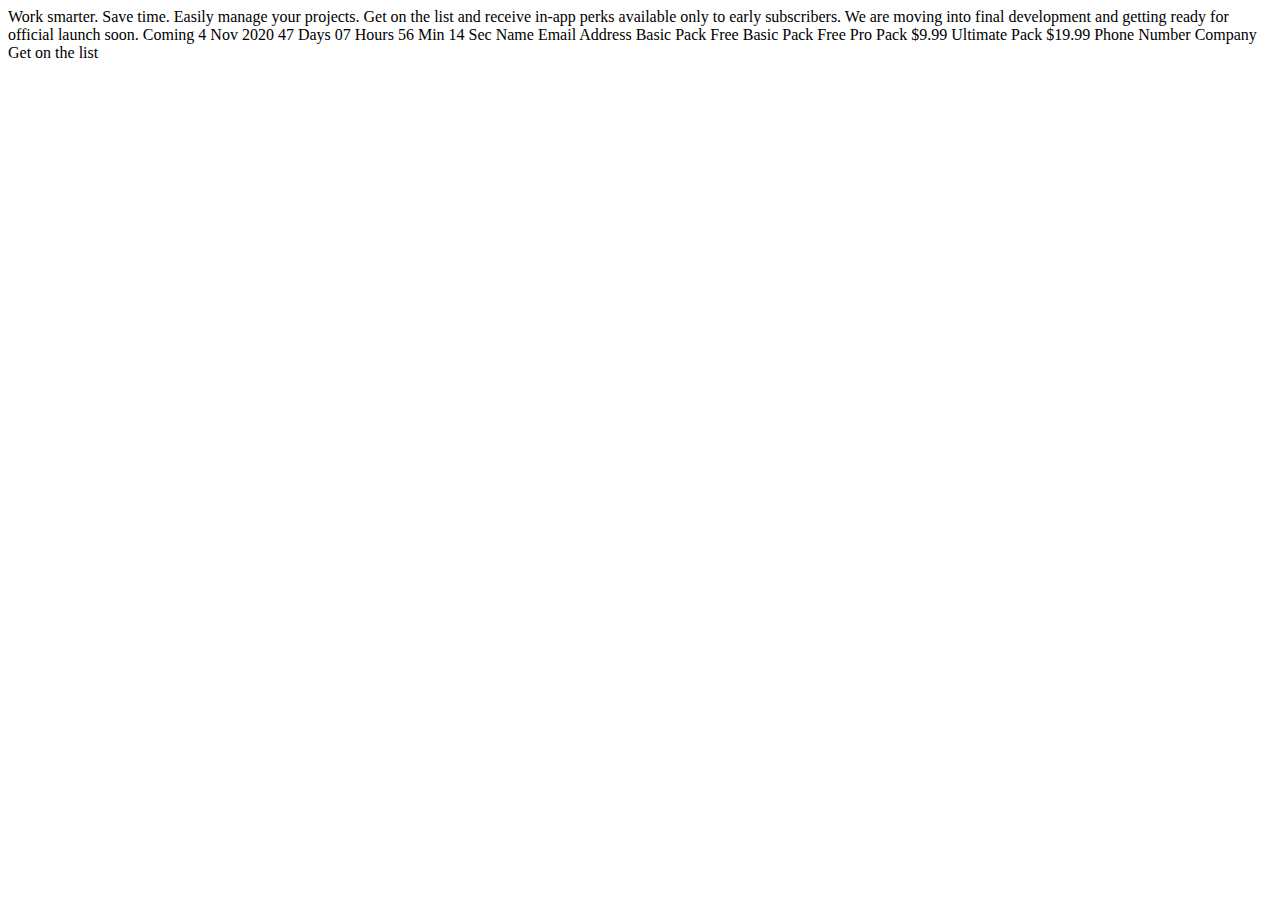
==== sign-up.html @ a253f41f "docs: add img folder and html" ====
<!DOCTYPE html>
<html lang="en">
<head>
  <meta charset="UTF-8">
  <meta name="viewport" content="width=device-width, initial-scale=1.0">

  <link rel="icon" type="image/png" sizes="32x32" href="./assets/favicon-32x32.png">

    <title>Frontend Mentor | Officelite coming soon site</title>
</head>
<body>
  Work smarter. Save time.

  Easily manage your projects. Get on the list and receive in-app perks available only to 
  early subscribers. We are moving into final development and getting ready for official launch soon.

  <!-- If you're choosing to make this date dynamic, set it to 30 days in the future from the moment the visitor views the page -->
  Coming 4 Nov 2020

  <!-- If you're choosing to make this timer dynamic, have it countdown from the date you set above -->
  47 Days
  07 Hours
  56 Min
  14 Sec

  Name
  Email Address
  Basic Pack Free
  Basic Pack Free
  Pro Pack $9.99
  Ultimate Pack $19.99
  Phone Number
  Company
  Get on the list
</body>
</html>
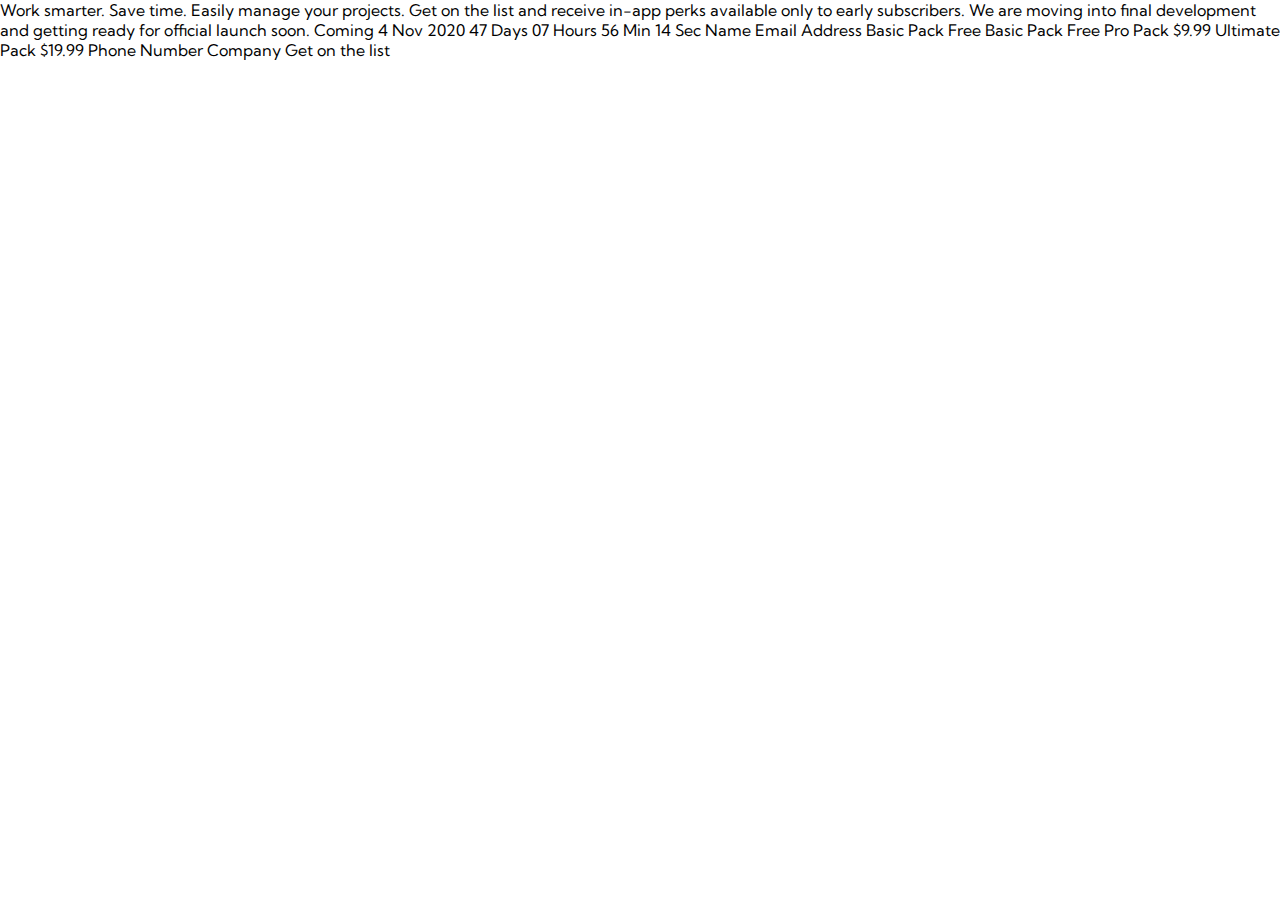
==== commit 87a052a0: "feat(html): content add" ====
--- a/sign-up.html
+++ b/sign-up.html
@@ -1,36 +1,28 @@
 <!DOCTYPE html>
 <html lang="en">
-<head>
-  <meta charset="UTF-8">
-  <meta name="viewport" content="width=device-width, initial-scale=1.0">
-
-  <link rel="icon" type="image/png" sizes="32x32" href="./assets/favicon-32x32.png">
+  <head>
+    <meta charset="UTF-8" />
+    <meta name="viewport" content="width=device-width, initial-scale=1.0" />
+    <link rel="stylesheet" href="style/desktop.css" />
+    <link rel="stylesheet" href="style/tablet.css" />
+    <link rel="stylesheet" href="style/mobile.css" />
+    <link rel="preconnect" href="https://fonts.googleapis.com" />
+    <link rel="preconnect" href="https://fonts.gstatic.com" crossorigin />
+    <link href="https://fonts.googleapis.com/css2?family=Kumbh+Sans:wght@400;700&display=swap" rel="stylesheet" />
+    <link rel="icon" type="image/png" sizes="32x32" href="img/favicon-32x32.png" />
 
     <title>Frontend Mentor | Officelite coming soon site</title>
-</head>
-<body>
-  Work smarter. Save time.
+  </head>
+  <body>
+    Work smarter. Save time. Easily manage your projects. Get on the list and receive in-app perks available only to early subscribers. We are moving
+    into final development and getting ready for official launch soon.
 
-  Easily manage your projects. Get on the list and receive in-app perks available only to 
-  early subscribers. We are moving into final development and getting ready for official launch soon.
+    <!-- If you're choosing to make this date dynamic, set it to 30 days in the future from the moment the visitor views the page -->
+    Coming 4 Nov 2020
 
-  <!-- If you're choosing to make this date dynamic, set it to 30 days in the future from the moment the visitor views the page -->
-  Coming 4 Nov 2020
-
-  <!-- If you're choosing to make this timer dynamic, have it countdown from the date you set above -->
-  47 Days
-  07 Hours
-  56 Min
-  14 Sec
-
-  Name
-  Email Address
-  Basic Pack Free
-  Basic Pack Free
-  Pro Pack $9.99
-  Ultimate Pack $19.99
-  Phone Number
-  Company
-  Get on the list
-</body>
-</html>+    <!-- If you're choosing to make this timer dynamic, have it countdown from the date you set above -->
+    47 Days 07 Hours 56 Min 14 Sec Name Email Address Basic Pack Free Basic Pack Free Pro Pack $9.99 Ultimate Pack $19.99 Phone Number Company Get on
+    the list
+    <script src="scripts/index.js"></script>
+  </body>
+</html>
--- a/style/desktop.css
+++ b/style/desktop.css
@@ -0,0 +1,65 @@
+/*reset*/
+*,
+*::before,
+*::after {
+  box-sizing: border-box;
+  margin: 0;
+  padding: 0;
+}
+
+/* custom properties */
+:root {
+  --bg-dark: rgb(37, 41, 58);
+  --clr-title: rgb(51, 57, 80);
+  --clr-text: rgb(116, 123, 149);
+  --clr-btn: rgb(81, 117, 255);
+  --clr-btn-hover: rgb(130, 156, 255);
+  --clr-danger: rgb(240, 91, 91);
+  --fs-h1: 3.5rem;
+  --fs-h2: 1.25rem;
+  --fs-h3: 1rem;
+  --fs-text: 1.125rem;
+  --lh-h1: 4rem;
+  --lh-h2-text: 1.75rem;
+  --lh-h3: 3rem;
+  --fw-regular: 400;
+  --fw-bold: 700;
+}
+
+html {
+  overflow-x: hidden;
+}
+
+body {
+  overflow-x: hidden;
+  font-family: 'Kumbh Sans', sans-serif;
+}
+
+h1,
+h2,
+h3 {
+  color: var(--clr-title);
+  font-weight: var(--fw-bold);
+}
+
+h1 {
+  font-size: var(--fs-h1);
+  line-height: var(--lh-h1);
+}
+
+h2 {
+  font-size: var(--fs-h2);
+  line-height: var(--lh-h2-text);
+}
+
+h3 {
+  font-size: var(--fs-h3);
+  line-height: var(--lh-h3);
+}
+
+p {
+  font-size: var(--fs-text);
+  line-height: var(--lh-h2-text);
+  color: var(--clr-text);
+  font-weight: var(--fw-regular);
+}
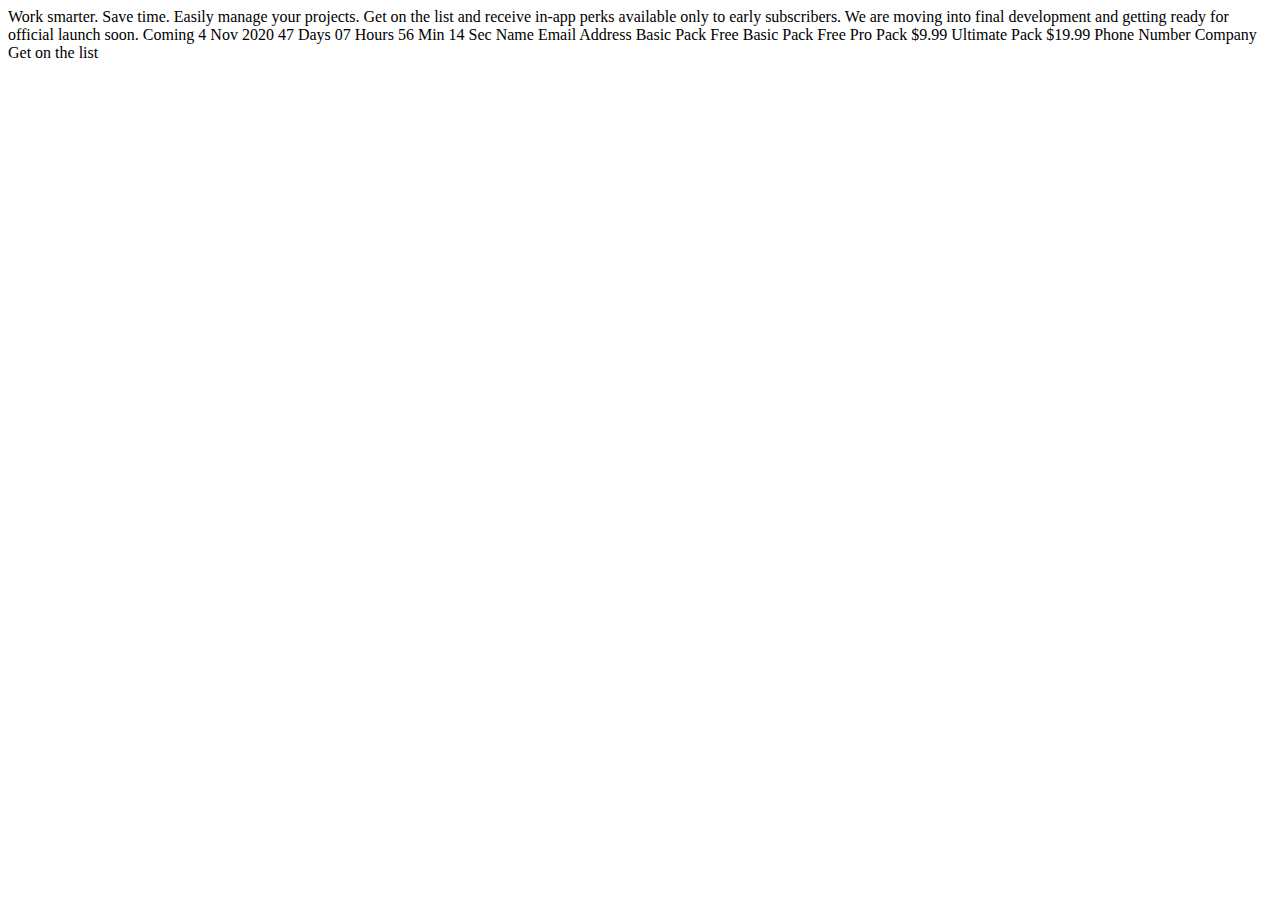
==== commit 5bf41b75: "fix(html, css): image and button in features middle" ====
--- a/sign-up.html
+++ b/sign-up.html
@@ -3,9 +3,9 @@
   <head>
     <meta charset="UTF-8" />
     <meta name="viewport" content="width=device-width, initial-scale=1.0" />
-    <link rel="stylesheet" href="style/desktop.css" />
+    <!-- <link rel="stylesheet" href="style/desktop.css" />
     <link rel="stylesheet" href="style/tablet.css" />
-    <link rel="stylesheet" href="style/mobile.css" />
+    <link rel="stylesheet" href="style/mobile.css" /> -->
     <link rel="preconnect" href="https://fonts.googleapis.com" />
     <link rel="preconnect" href="https://fonts.gstatic.com" crossorigin />
     <link href="https://fonts.googleapis.com/css2?family=Kumbh+Sans:wght@400;700&display=swap" rel="stylesheet" />
--- a/style/desktop.css
+++ b/style/desktop.css
@@ -10,15 +10,15 @@
 /* custom properties */
 :root {
   --bg-dark: rgb(37, 41, 58);
+  --bg-btn: rgb(81, 117, 255);
+  --bg-btn-hover: rgb(130, 156, 255);
   --clr-title: rgb(51, 57, 80);
   --clr-text: rgb(116, 123, 149);
-  --clr-btn: rgb(81, 117, 255);
-  --clr-btn-hover: rgb(130, 156, 255);
   --clr-danger: rgb(240, 91, 91);
   --fs-h1: 3.5rem;
   --fs-h2: 1.25rem;
   --fs-h3: 1rem;
-  --fs-text: 1.125rem;
+  --fs-text: 1rem;
   --lh-h1: 4rem;
   --lh-h2-text: 1.75rem;
   --lh-h3: 3rem;
@@ -32,7 +32,9 @@
 
 body {
   overflow-x: hidden;
+  position: relative;
   font-family: 'Kumbh Sans', sans-serif;
+  background: linear-gradient(180deg, rgba(255, 255, 255, 1) 80%, rgba(37, 41, 58, 1) 20%);
 }
 
 h1,
@@ -63,3 +65,161 @@
   color: var(--clr-text);
   font-weight: var(--fw-regular);
 }
+/**** img top body ****/
+.bg-pattern-body {
+  position: absolute;
+  top: -26.2rem;
+  right: -21.8rem;
+  z-index: -1;
+}
+
+/****Container****/
+.container {
+  display: flex;
+  flex-direction: column;
+  width: 80%;
+  margin: auto;
+}
+
+/****Header****/
+header {
+  margin-top: 5rem;
+}
+
+/**** section hero  ****/
+.hero {
+  display: flex;
+  align-items: center;
+  margin-top: 6.3rem;
+}
+
+.hero-content {
+  display: flex;
+  flex-direction: column;
+  margin-right: 5.9rem;
+}
+
+.hero-content-title {
+  display: flex;
+  font-size: 3.5rem;
+  line-height: 4rem;
+  color: var(--clr-title);
+  font-weight: var(--fw-bold);
+}
+
+.hero-content-description {
+  display: flex;
+  margin: 1.5rem 0 2rem 0;
+  font-size: 1.125rem;
+}
+
+.hero-content-redirection {
+  background-color: var(--bg-btn);
+  color: rgb(255, 255, 255);
+  font-weight: var(--fw-bold);
+  font-size: 1rem;
+  padding: 1rem 2.2rem 1rem 2.2rem;
+  border: 0 solid;
+  border-radius: 28px;
+  box-shadow: 0px 25px 25px -10px rgba(63, 91, 194, 0.247159);
+}
+
+.hero-content-redirection:hover {
+  background-color: var(--bg-btn-hover);
+}
+
+/****Section modal price****/
+.modal-price {
+  display: flex;
+  justify-content: space-between;
+  margin-top: 11.5rem;
+}
+
+.features {
+  display: flex;
+  flex-direction: column;
+  text-align: center;
+  padding: 2.5rem 4rem 2.5rem 4rem;
+  background: rgb(255, 255, 255);
+  box-shadow: 0px 50px 50px -25px rgba(75, 92, 154, 0.247159);
+  border-radius: 13px;
+}
+
+.features.middle {
+  position: relative;
+  background-color: rgb(81, 117, 255);
+  overflow: hidden;
+  z-index: 0;
+}
+
+.features.middle > img {
+  position: absolute;
+  top: -26.5rem;
+  left: 50%;
+  transform: translate(-50%);
+  z-index: -1;
+}
+
+.features.middle .color {
+  color: rgb(255, 255, 255);
+}
+
+.features > h2 {
+  margin-bottom: 2.5rem;
+}
+
+.f-content {
+  display: flex;
+  flex-direction: column;
+}
+
+.f-price > p {
+  color: var(--clr-title);
+}
+
+.f-options {
+  margin: 3.5rem 0 2rem 0;
+}
+
+.f-links {
+  background-color: rgba(81, 117, 255, 0.15);
+  color: var(--bg-btn);
+  font-weight: var(--fw-bold);
+  font-size: 1rem;
+  padding: 1rem 2.2rem 1rem 2.2rem;
+  border: 0 solid;
+  border-radius: 28px;
+  text-decoration: none;
+}
+
+.f-links.middle-color {
+  background-color: rgb(255, 255, 255);
+}
+
+@media all and (max-width: 1260px) {
+  /**** img top body ****/
+  .bg-pattern-body {
+    width: 900px;
+    min-height: 900px;
+    top: -18rem;
+    right: -20rem;
+  }
+
+  .container {
+    width: 90%;
+  }
+
+  .hero-content {
+    margin-right: 2rem;
+  }
+
+  .hero-content-title {
+    font-size: 2.5rem;
+    line-height: 3.5rem;
+  }
+
+  .hero-img {
+    min-height: 480px;
+    width: 420px;
+  }
+}
--- a/style/tablet.css
+++ b/style/tablet.css
@@ -0,0 +1,75 @@
+@media all and (max-width: 768px) {
+  :root {
+    --fs-text: 1rem;
+  }
+
+  /**** img top body ****/
+  .bg-pattern-body {
+    width: 666px;
+    min-height: 666px;
+    top: -10.25rem;
+    right: -18rem;
+  }
+
+  /****Container****/
+  .container {
+    width: 90%;
+  }
+  /****Header****/
+  header {
+    margin-top: 4.5rem;
+  }
+
+  /**** section hero  ****/
+  .hero {
+    margin-top: 6.5rem;
+  }
+
+  .hero-content {
+    margin-right: 4rem;
+  }
+
+  .hero-content-title {
+    line-height: 3rem;
+  }
+
+  .hero-img {
+    width: 360px;
+    min-height: 390px;
+  }
+}
+
+@media all and (max-width: 700px) {
+  /**** img top body ****/
+  .bg-pattern-body {
+    position: absolute;
+    top: -10.5rem;
+    right: 0;
+    left: 50%;
+    transform: translate(-50%);
+  }
+  /****Container****/
+  .container {
+    display: flex;
+    flex-direction: column;
+    align-items: center;
+  }
+
+  /**** section hero  ****/
+  .hero {
+    display: flex;
+    flex-direction: column;
+    align-items: center;
+  }
+
+  .hero-content {
+    order: 1;
+    margin-right: 0;
+    text-align: center;
+  }
+
+  .hero-img {
+    width: 380px;
+    min-height: 410px;
+  }
+}
--- a/style/mobile.css
+++ b/style/mobile.css
@@ -0,0 +1,26 @@
+@media all and (max-width: 375px) {
+  /**** img top body ****/
+  .bg-pattern-body {
+    width: 458px;
+    min-height: 458px;
+  }
+
+  /****Header****/
+  header {
+    margin-top: 2.8rem;
+  }
+
+  /**** section hero  ****/
+  .hero {
+    margin-top: 5rem;
+  }
+
+  .hero-content {
+    margin-top: 3rem;
+  }
+
+  .hero-img {
+    width: 240px;
+    min-height: 260px;
+  }
+}
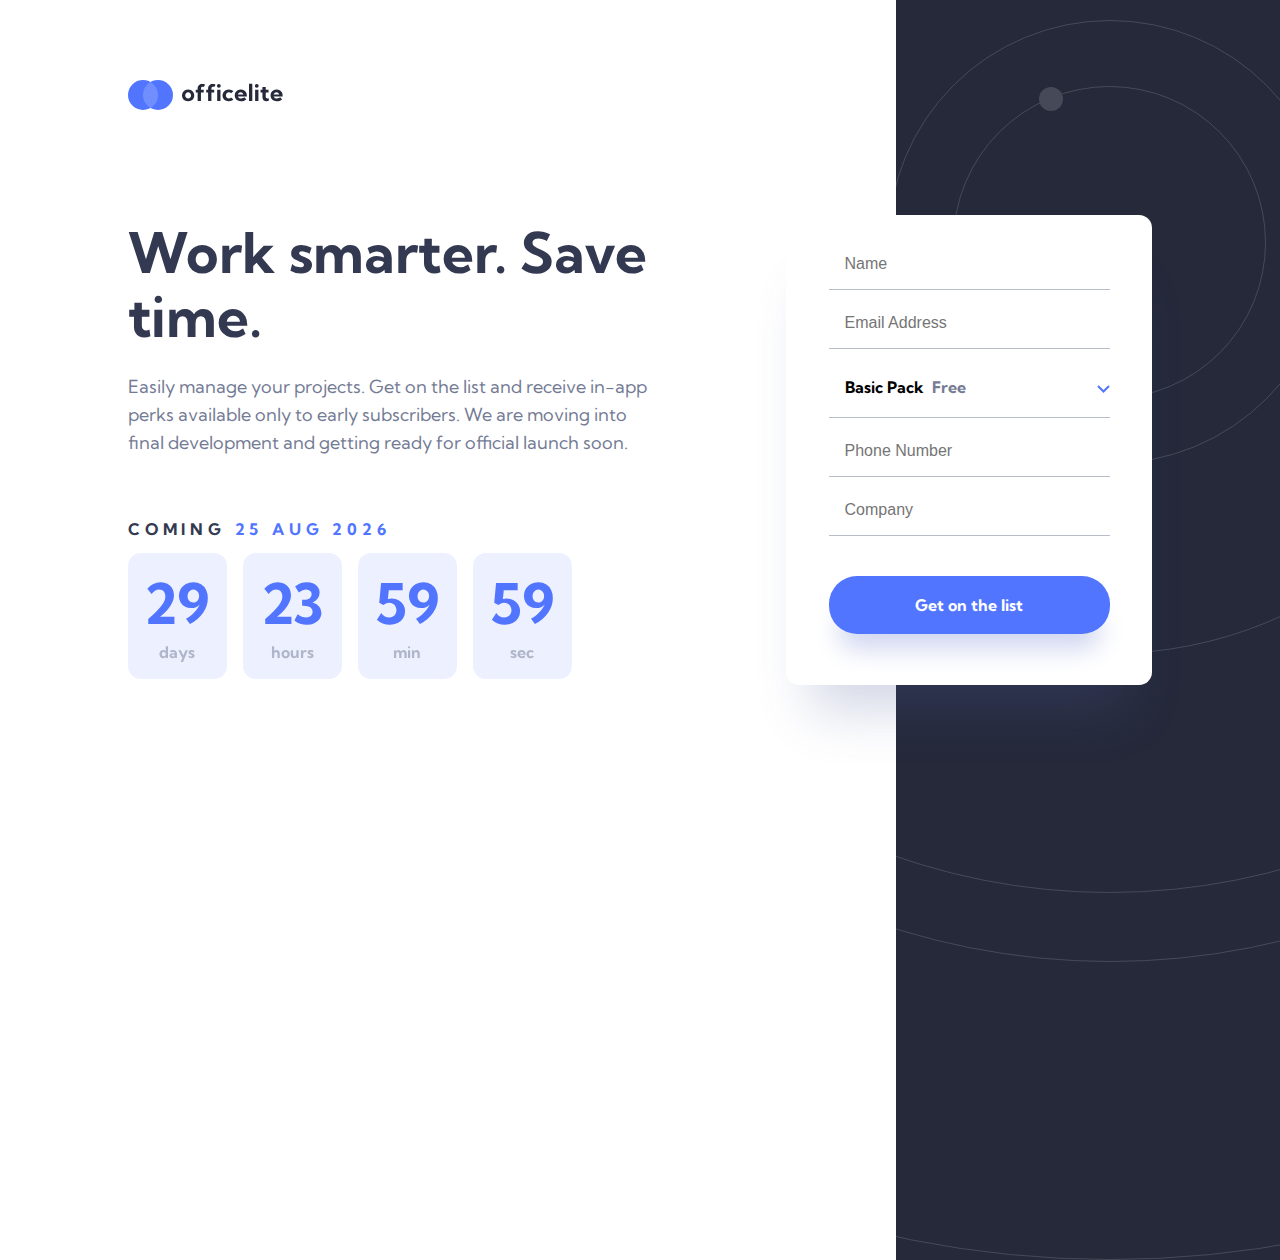
==== commit a0cb13e4: "feat: sign-up.html for desktop" ====
--- a/sign-up.html
+++ b/sign-up.html
@@ -1,28 +1,91 @@
 <!DOCTYPE html>
-<html lang="en">
+<html class="html-sign-up" lang="en">
   <head>
     <meta charset="UTF-8" />
     <meta name="viewport" content="width=device-width, initial-scale=1.0" />
-    <!-- <link rel="stylesheet" href="style/desktop.css" />
+    <link rel="stylesheet" href="style/desktop.css" />
     <link rel="stylesheet" href="style/tablet.css" />
-    <link rel="stylesheet" href="style/mobile.css" /> -->
+    <link rel="stylesheet" href="style/mobile.css" />
     <link rel="preconnect" href="https://fonts.googleapis.com" />
     <link rel="preconnect" href="https://fonts.gstatic.com" crossorigin />
     <link href="https://fonts.googleapis.com/css2?family=Kumbh+Sans:wght@400;700&display=swap" rel="stylesheet" />
     <link rel="icon" type="image/png" sizes="32x32" href="img/favicon-32x32.png" />
 
-    <title>Frontend Mentor | Officelite coming soon site</title>
+    <title>Officelite coming soon site</title>
   </head>
-  <body>
-    Work smarter. Save time. Easily manage your projects. Get on the list and receive in-app perks available only to early subscribers. We are moving
-    into final development and getting ready for official launch soon.
-
-    <!-- If you're choosing to make this date dynamic, set it to 30 days in the future from the moment the visitor views the page -->
-    Coming 4 Nov 2020
-
-    <!-- If you're choosing to make this timer dynamic, have it countdown from the date you set above -->
-    47 Days 07 Hours 56 Min 14 Sec Name Email Address Basic Pack Free Basic Pack Free Pro Pack $9.99 Ultimate Pack $19.99 Phone Number Company Get on
-    the list
+  <body class="body-sign-up">
+    <img class="body-bg" src="img/sign-up/bg-pattern-side.svg" />
+    <main class="container">
+      <header><img src="img/shared/logo.svg" alt="" /></header>
+      <section class="hero">
+        <div class="hero-content-sign-up">
+          <div>
+            <p class="hero-content-title">Work smarter. Save time.</p>
+            <p class="hero-content-description">
+              Easily manage your projects. Get on the list and receive in-app perks available only to early subscribers. We are moving into final
+              development and getting ready for official launch soon.
+            </p>
+          </div>
+          <div>
+            <h3></h3>
+            <div></div>
+          </div>
+          <div class="sign-up-timer">
+            <h3 class="footer-title sign-up-title">Coming <span class="title-date"></span></h3>
+            <div class="footer-timer">
+              <div class="timer-units timer-units-color">
+                <span class="timer timer-color">29</span>
+                <p>days</p>
+              </div>
+              <div class="timer-units timer-units-color">
+                <span class="timer timer-color">23</span>
+                <p>hours</p>
+              </div>
+              <div class="timer-units timer-units-color">
+                <span class="timer timer-color">59</span>
+                <p>min</p>
+              </div>
+              <div class="timer-units timer-units-color">
+                <span class="timer timer-color">59</span>
+                <p>sec</p>
+              </div>
+            </div>
+          </div>
+        </div>
+        <form action="">
+          <input type="text" placeholder="Name" />
+          <input type="email" placeholder="Email Address" />
+          <details class="form-menu">
+            <summary>
+              <div class="form-menu-title">
+                <span class="pack">Basic Pack</span>
+                <p class="pack-price">Free</p>
+              </div>
+              <div>
+                <img class="form-arrow" src="img/sign-up/icon-arrow-down.svg" alt="" />
+              </div>
+            </summary>
+            <div class="list-content">
+              <div class="list active">
+                <span class="pack">Basic Pack</span>
+                <p class="pack-price">Free</p>
+              </div>
+              <div class="list">
+                <span class="pack">Pro Pack</span>
+                <p class="pack-price">$9.99</p>
+              </div>
+              <div class="list">
+                <span class="pack">Ultimate Pack</span>
+                <p class="pack-price">$19.99</p>
+              </div>
+            </div>
+          </details>
+          <input type="text" placeholder="Phone Number" />
+          <input type="text" placeholder="Company" />
+          <a class="form-link" href="" alt="send the form">Get on the list</a>
+        </form>
+      </section>
+    </main>
     <script src="scripts/index.js"></script>
   </body>
 </html>
--- a/style/desktop.css
+++ b/style/desktop.css
@@ -32,9 +32,13 @@
 
 body {
   overflow-x: hidden;
+  overflow-y: hidden;
   position: relative;
   font-family: 'Kumbh Sans', sans-serif;
-  background: linear-gradient(180deg, rgba(255, 255, 255, 1) 80%, rgba(37, 41, 58, 1) 20%);
+}
+
+.body-index {
+  background: linear-gradient(180deg, rgba(255, 255, 255, 1) 70%, rgba(37, 41, 58, 1) 30%);
 }
 
 h1,
@@ -113,7 +117,9 @@
   font-size: 1.125rem;
 }
 
-.hero-content-redirection {
+.hero-link {
+  width: 171px;
+  text-align: center;
   background-color: var(--bg-btn);
   color: rgb(255, 255, 255);
   font-weight: var(--fw-bold);
@@ -122,9 +128,10 @@
   border: 0 solid;
   border-radius: 28px;
   box-shadow: 0px 25px 25px -10px rgba(63, 91, 194, 0.247159);
-}
-
-.hero-content-redirection:hover {
+  text-decoration: none;
+}
+
+.hero-link:hover {
   background-color: var(--bg-btn-hover);
 }
 
@@ -138,6 +145,7 @@
 .features {
   display: flex;
   flex-direction: column;
+  align-items: center;
   text-align: center;
   padding: 2.5rem 4rem 2.5rem 4rem;
   background: rgb(255, 255, 255);
@@ -182,6 +190,7 @@
 }
 
 .f-links {
+  width: 171px;
   background-color: rgba(81, 117, 255, 0.15);
   color: var(--bg-btn);
   font-weight: var(--fw-bold);
@@ -192,11 +201,93 @@
   text-decoration: none;
 }
 
+.f-links:hover {
+  background-color: rgba(81, 117, 255, 0.25);
+}
+
 .f-links.middle-color {
   background-color: rgb(255, 255, 255);
 }
 
+.f-links.f-links.middle-color:hover {
+  color: var(--bg-btn-hover);
+}
+
+/**** Footer ****/
+footer {
+  display: flex;
+  justify-content: space-between;
+  align-items: center;
+  margin: 5rem 0 3.5rem 0;
+}
+
+.footer-title {
+  letter-spacing: 0.3rem;
+  text-transform: uppercase;
+  color: rgb(255, 255, 255);
+  line-height: var(--lh-h3);
+}
+
+.title-date {
+  color: var(--bg-btn);
+}
+
+.footer-timer {
+  display: flex;
+}
+
+.timer-units {
+  width: 6.18rem;
+  text-align: center;
+  padding: 1rem 1rem 0.8rem 1rem;
+  background-color: rgb(51, 57, 80);
+  border-radius: 13px;
+}
+
+.timer-units > p {
+  font-weight: bold;
+}
+
+.timer-units:not(:nth-child(1)) {
+  margin-left: 1rem;
+}
+
+.timer {
+  font-size: 3.5rem;
+  color: rgb(255, 255, 255);
+  font-weight: bold;
+}
+
+.footer-link {
+  width: 171px;
+  text-align: center;
+  background-color: var(--bg-btn);
+  color: rgb(255, 255, 255);
+  font-weight: var(--fw-bold);
+  font-size: 1rem;
+  padding: 1rem 2.2rem 1rem 2.2rem;
+  border: 0 solid;
+  border-radius: 28px;
+  text-decoration: none;
+}
+
+.footer-link:hover {
+  background-color: var(--bg-btn-hover);
+}
+
+/**** img bottom body ****/
+.bg-pattern-footer-body {
+  position: absolute;
+  z-index: -2;
+  top: 37.5rem;
+  left: -43.8rem;
+}
+
 @media all and (max-width: 1260px) {
+  .body-index {
+    background: linear-gradient(180deg, rgba(255, 255, 255, 1) 58%, rgba(37, 41, 58, 1) 42%);
+  }
+
   /**** img top body ****/
   .bg-pattern-body {
     width: 900px;
@@ -222,4 +313,252 @@
     min-height: 480px;
     width: 420px;
   }
-}
+
+  /****Section modal price****/
+  .modal-price {
+    display: flex;
+    flex-direction: column;
+    justify-content: space-between;
+    margin-top: 8.75rem;
+    align-items: center;
+  }
+
+  .features {
+    padding: 3rem 3rem 3rem 3rem;
+    align-items: flex-start;
+    width: 80%;
+  }
+
+  .features > h2 {
+    margin-bottom: 1rem;
+  }
+
+  .features.middle {
+    margin: 1.5rem 0 1.5rem 0;
+  }
+
+  .features.middle > img {
+    position: absolute;
+    top: 50%;
+    left: 7.7rem;
+    transform: translate(-50%, -50%);
+  }
+
+  .f-content {
+    display: flex;
+    flex-direction: row;
+    width: 100%;
+    text-align: start;
+  }
+
+  .f-price {
+    width: 50%;
+  }
+
+  .f-options {
+    margin: 0rem 0 0rem 0rem;
+    padding-left: 2rem;
+    width: 50%;
+  }
+
+  .f-options p:nth-child(2) {
+    margin: 1rem 0 1rem 0;
+  }
+
+  /****Footer****/
+  footer {
+    display: flex;
+    flex-direction: column;
+    text-align: center;
+    margin: 6.25rem 0 6.25rem 0;
+  }
+
+  .footer-timer {
+    margin: 0.5rem 0 3rem 0;
+  }
+
+  /**** img bottom body ****/
+  .bg-pattern-footer-body {
+    position: absolute;
+    z-index: -2;
+    top: 68rem;
+    left: 50%;
+    transform: translate(-50%);
+  }
+}
+
+/**** Sign-up.html ****/
+.html-sign-up {
+  overflow: visible;
+}
+
+.body-sign-up {
+  background: linear-gradient(90deg, rgba(255, 255, 255, 1) 70%, rgba(37, 41, 58, 1) 30%);
+  position: relative;
+}
+
+.body-bg {
+  position: absolute;
+  top: -48.5rem;
+  right: -53rem;
+  z-index: -2;
+}
+
+section.hero {
+  /* margin-bottom: 13rem; */
+}
+
+.hero-content-sign-up {
+  width: 60%;
+}
+
+.sign-up-timer {
+  padding-top: 1rem;
+}
+
+.sign-up-title {
+  color: rgb(51, 57, 80);
+}
+
+.timer-units-color {
+  background-color: rgba(81, 117, 255, 0.1);
+}
+
+.timer-units-color > p {
+  opacity: 0.5;
+}
+
+.timer-color {
+  color: rgb(81, 117, 255);
+}
+
+form {
+  display: flex;
+  flex-direction: column;
+  width: 40%;
+  margin-left: 7.8rem;
+  background-color: rgb(255, 255, 255);
+  box-shadow: 0px 50px 50px -25px rgba(75, 92, 154, 0.247159);
+  border-radius: 13px;
+  padding: 40px 42px 51px 43px;
+}
+
+input {
+  border: none;
+  color: rgba(116, 123, 149, 0.5);
+  font-size: 1rem;
+  border-bottom: 1px solid rgba(116, 123, 149, 0.5);
+  padding: 0 0 1rem 1rem;
+}
+
+input:not(:nth-child(1)) {
+  margin-top: 1.5rem;
+}
+
+input:focus {
+  outline: none;
+}
+
+input:invalid {
+  position: relative;
+  border-bottom: 1px solid rgba(240, 91, 91, 1);
+  background-image: url('../img/sign-up/icon-cross.svg');
+  background-position: right;
+  background-repeat: no-repeat;
+}
+
+details {
+  position: relative;
+  cursor: pointer;
+}
+
+.pack {
+  font-weight: var(--fw-bold);
+  margin-right: 0.5rem;
+}
+
+.pack-price {
+  font-weight: var(--fw-bold);
+}
+
+summary {
+  list-style: none;
+  display: flex;
+  align-items: center;
+  justify-content: space-between;
+  border-bottom: 1px solid rgba(116, 123, 149, 0.5);
+  padding: 1.5rem 0 1rem 1rem;
+}
+
+.form-menu-title {
+  display: flex;
+  align-items: center;
+}
+
+.form-menu-title > span {
+  margin-right: 0.5rem;
+}
+
+.form-menu[open] .form-arrow {
+  transition: 0.6s;
+  transform: rotate(180deg);
+}
+
+.form-arrow {
+  transition: 0.6s;
+  transform: rotate(0deg);
+}
+
+.list-content {
+  position: absolute;
+  width: 100%;
+  margin-top: 0.5rem;
+  padding: 1.5rem 2rem 1.5rem 2rem;
+  background: rgb(255, 255, 255);
+  border: 1px solid rgba(51, 57, 80, 0.153273);
+  box-shadow: 0px 50px 50px -25px rgba(75, 92, 154, 0.747077);
+  border-radius: 8px;
+}
+
+.list {
+  cursor: pointer;
+  display: flex;
+  align-items: center;
+}
+
+.list:not(:nth-child(3)) {
+  padding-bottom: 1rem;
+  border-bottom: 1px solid rgba(116, 123, 149, 0.25);
+}
+
+.list:not(:nth-child(1)) {
+  margin-top: 1rem;
+}
+
+.list.active {
+  position: relative;
+}
+
+.list.active::after {
+  content: url('../img/sign-up/icon-check.svg');
+  position: absolute;
+  right: 0%;
+}
+
+.form-link {
+  margin-top: 2.5rem;
+  text-align: center;
+  background-color: var(--bg-btn);
+  color: rgb(255, 255, 255);
+  font-weight: var(--fw-bold);
+  font-size: 1rem;
+  padding: 1.2rem 2.2rem 1.2rem 2.2rem;
+  border: 0 solid;
+  border-radius: 28px;
+  box-shadow: 0px 25px 25px -10px rgba(63, 91, 194, 0.247159);
+  text-decoration: none;
+}
+
+.form-link:hover {
+  background-color: var(--bg-btn-hover);
+}
--- a/style/tablet.css
+++ b/style/tablet.css
@@ -30,12 +30,26 @@
   }
 
   .hero-content-title {
+    font-style: 2.5rem;
     line-height: 3rem;
+  }
+
+  .hero-content-description {
+    font-size: 1rem;
   }
 
   .hero-img {
     width: 360px;
     min-height: 390px;
+  }
+
+  /****Section modal price****/
+  .modal-price {
+    margin-top: 8.75rem;
+  }
+
+  .features {
+    width: 100%;
   }
 }
 
@@ -64,6 +78,7 @@
 
   .hero-content {
     order: 1;
+    align-items: center;
     margin-right: 0;
     text-align: center;
   }
@@ -72,4 +87,75 @@
     width: 380px;
     min-height: 410px;
   }
+
+  /****Section modal price****/
+  .modal-price {
+    margin-top: 6.25rem;
+  }
+
+  .features {
+    padding: 2.5rem 3.3rem 2.5rem 3.3rem;
+    align-items: center;
+    width: 100%;
+  }
+
+  .features > h2 {
+    margin-bottom: 2.5rem;
+  }
+
+  .features.middle {
+    margin: 2rem 0 2rem 0;
+  }
+
+  .features.middle > img {
+    position: absolute;
+    top: -23.6rem;
+    left: 50%;
+    transform: translate(-50%);
+  }
+
+  .f-content {
+    display: flex;
+    flex-direction: column;
+    width: 100%;
+    text-align: center;
+  }
+
+  .f-price {
+    width: 100%;
+    margin-bottom: 3.5rem;
+  }
+
+  .f-options {
+    padding-left: 0rem;
+    width: 100%;
+  }
+
+  .f-options p:nth-child(2) {
+    margin: 1rem 0 1rem 0;
+  }
+
+  .f-links {
+    margin-top: 2.9rem;
+  }
+
+  .timer-units {
+    width: 4.5rem;
+    min-height: 5.75rem;
+    padding: 0.5rem 0.5rem 0.5rem 0.5rem;
+    border-radius: 4px;
+  }
+
+  .timer-units:not(:nth-child(1)) {
+    margin-left: 0.8rem;
+  }
+
+  .timer {
+    font-size: 2.5rem;
+  }
+
+  /**** img bottom body ****/
+  .bg-pattern-footer-body {
+    top: 88rem;
+  }
 }
--- a/style/mobile.css
+++ b/style/mobile.css
@@ -23,4 +23,9 @@
     width: 240px;
     min-height: 260px;
   }
+
+  /****footer****/
+  .timer {
+    font-size: 2rem;
+  }
 }
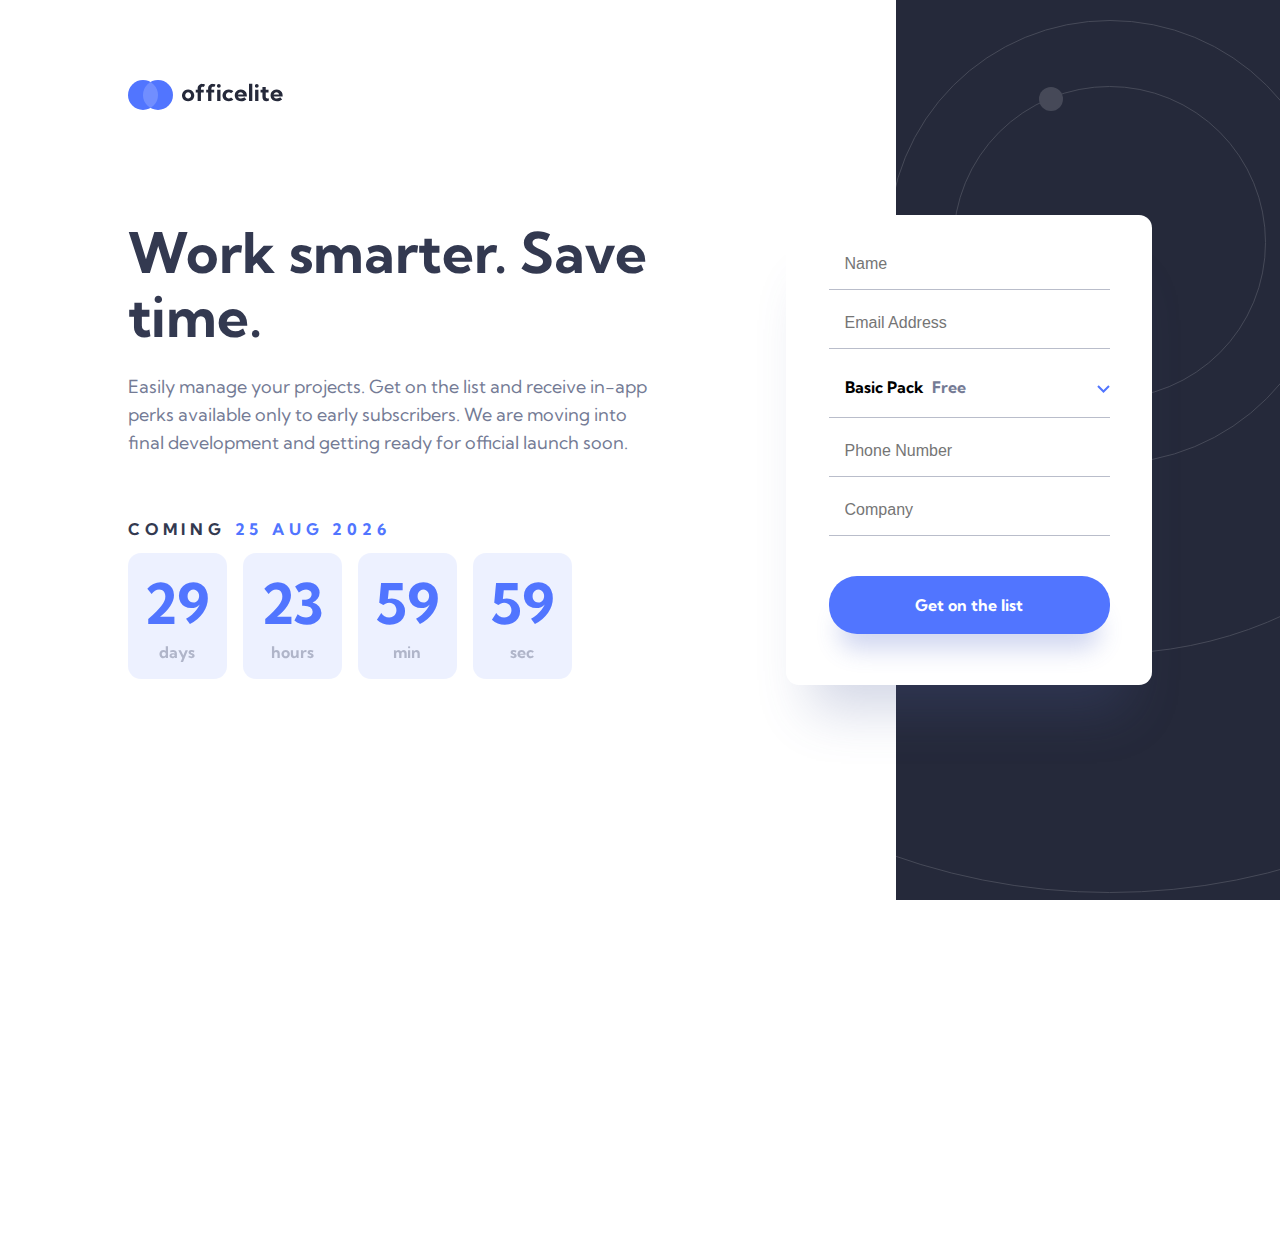
==== commit 6d236d24: "fix: overflow for chrome" ====
--- a/sign-up.html
+++ b/sign-up.html
@@ -1,5 +1,5 @@
 <!DOCTYPE html>
-<html class="html-sign-up" lang="en">
+<html lang="en">
   <head>
     <meta charset="UTF-8" />
     <meta name="viewport" content="width=device-width, initial-scale=1.0" />
--- a/style/desktop.css
+++ b/style/desktop.css
@@ -388,10 +388,6 @@
 }
 
 /**** Sign-up.html ****/
-.html-sign-up {
-  overflow: visible;
-}
-
 .body-sign-up {
   background: linear-gradient(90deg, rgba(255, 255, 255, 1) 70%, rgba(37, 41, 58, 1) 30%);
   position: relative;
@@ -405,7 +401,7 @@
 }
 
 section.hero {
-  /* margin-bottom: 13rem; */
+  margin-bottom: 13rem;
 }
 
 .hero-content-sign-up {
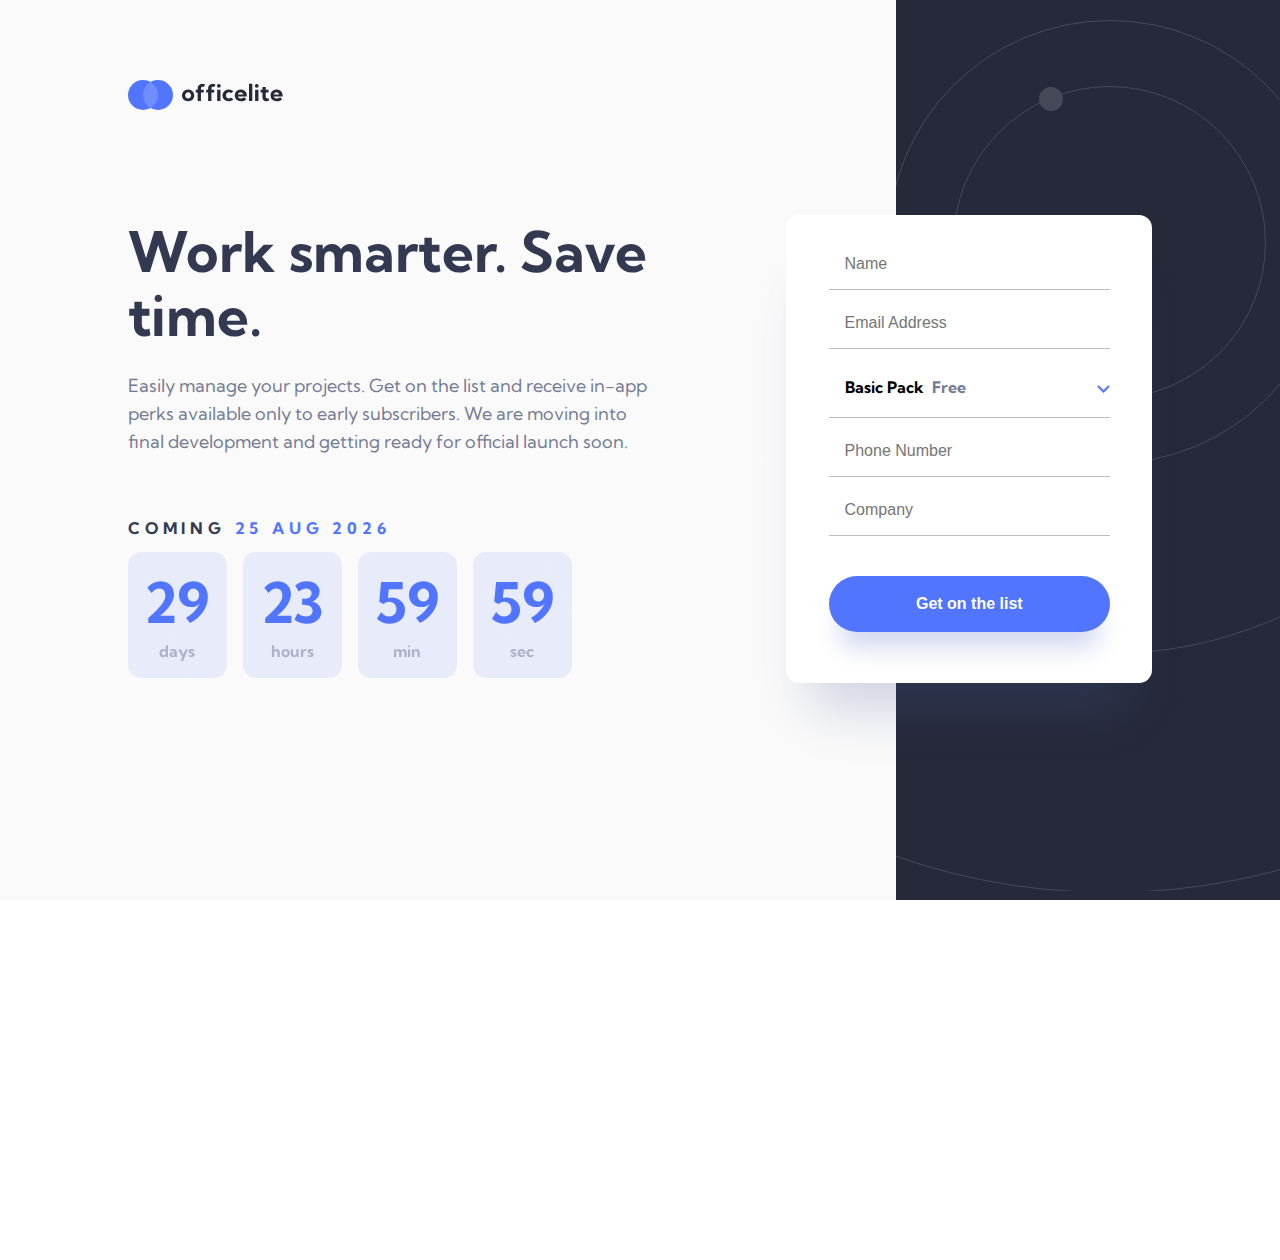
==== commit e59d27e8: "feat(html,css,js): sign-up" ====
--- a/sign-up.html
+++ b/sign-up.html
@@ -16,11 +16,15 @@
   <body class="body-sign-up">
     <img class="body-bg" src="img/sign-up/bg-pattern-side.svg" />
     <main class="container">
-      <header><img src="img/shared/logo.svg" alt="" /></header>
-      <section class="hero">
+      <header>
+        <a href="index.html" alt="redirect to home page">
+          <img src="img/shared/logo.svg" alt="Officelite logo, featuring black, two blue circles" />
+        </a>
+      </header>
+      <section class="hero hero-sign-up">
         <div class="hero-content-sign-up">
           <div>
-            <p class="hero-content-title">Work smarter. Save time.</p>
+            <p class="hero-content-title hero-content-title-sign-up">Work smarter. Save time.</p>
             <p class="hero-content-description">
               Easily manage your projects. Get on the list and receive in-app perks available only to early subscribers. We are moving into final
               development and getting ready for official launch soon.
@@ -32,7 +36,7 @@
           </div>
           <div class="sign-up-timer">
             <h3 class="footer-title sign-up-title">Coming <span class="title-date"></span></h3>
-            <div class="footer-timer">
+            <div class="footer-timer footer-timer-sign-up">
               <div class="timer-units timer-units-color">
                 <span class="timer timer-color">29</span>
                 <p>days</p>
@@ -52,9 +56,9 @@
             </div>
           </div>
         </div>
-        <form action="">
-          <input type="text" placeholder="Name" />
-          <input type="email" placeholder="Email Address" />
+        <form class="sign-up-form">
+          <input class="inputForm verify" type="text" placeholder="Name" />
+          <input class="inputForm verify" type="email" placeholder="Email Address" />
           <details class="form-menu">
             <summary>
               <div class="form-menu-title">
@@ -80,9 +84,9 @@
               </div>
             </div>
           </details>
-          <input type="text" placeholder="Phone Number" />
-          <input type="text" placeholder="Company" />
-          <a class="form-link" href="" alt="send the form">Get on the list</a>
+          <input class="inputForm" type="text" placeholder="Phone Number" />
+          <input class="inputForm" type="text" placeholder="Company" />
+          <button type="submit" class="form-link test" href="" alt="send the form">Get on the list</button>
         </form>
       </section>
     </main>
--- a/style/desktop.css
+++ b/style/desktop.css
@@ -38,7 +38,7 @@
 }
 
 .body-index {
-  background: linear-gradient(180deg, rgba(255, 255, 255, 1) 70%, rgba(37, 41, 58, 1) 30%);
+  background: linear-gradient(180deg, rgba(250, 250, 250, 1) 70%, rgba(37, 41, 58, 1) 30%);
 }
 
 h1,
@@ -285,7 +285,7 @@
 
 @media all and (max-width: 1260px) {
   .body-index {
-    background: linear-gradient(180deg, rgba(255, 255, 255, 1) 58%, rgba(37, 41, 58, 1) 42%);
+    background: linear-gradient(180deg, rgba(250, 250, 250, 1) 58%, rgba(37, 41, 58, 1) 42%);
   }
 
   /**** img top body ****/
@@ -387,9 +387,9 @@
   }
 }
 
-/**** Sign-up.html ****/
+/****** Sign-up.html ******/
 .body-sign-up {
-  background: linear-gradient(90deg, rgba(255, 255, 255, 1) 70%, rgba(37, 41, 58, 1) 30%);
+  background: linear-gradient(90deg, rgba(250, 250, 250, 1) 70%, rgba(37, 41, 58, 1) 30%);
   position: relative;
 }
 
@@ -400,7 +400,8 @@
   z-index: -2;
 }
 
-section.hero {
+/**** Hero ****/
+section.hero-sign-up {
   margin-bottom: 13rem;
 }
 
@@ -455,11 +456,12 @@
   outline: none;
 }
 
-input:invalid {
-  position: relative;
+input:invalid,
+input.invalid {
+  color: rgba(240, 91, 91, 1);
   border-bottom: 1px solid rgba(240, 91, 91, 1);
   background-image: url('../img/sign-up/icon-cross.svg');
-  background-position: right;
+  background-position: top right;
   background-repeat: no-repeat;
 }
 
@@ -544,11 +546,12 @@
 .form-link {
   margin-top: 2.5rem;
   text-align: center;
+  padding: 1.2rem 2.2rem 1.2rem 2.2rem;
+  cursor: pointer;
   background-color: var(--bg-btn);
   color: rgb(255, 255, 255);
   font-weight: var(--fw-bold);
   font-size: 1rem;
-  padding: 1.2rem 2.2rem 1.2rem 2.2rem;
   border: 0 solid;
   border-radius: 28px;
   box-shadow: 0px 25px 25px -10px rgba(63, 91, 194, 0.247159);
@@ -558,3 +561,42 @@
 .form-link:hover {
   background-color: var(--bg-btn-hover);
 }
+
+@media all and (max-width: 1260px) {
+  .body-sign-up {
+    background: linear-gradient(180deg, rgba(250, 250, 250, 1) 65%, rgba(37, 41, 58, 1) 35%);
+    position: relative;
+  }
+
+  .body-bg {
+    position: absolute;
+    top: 70rem;
+    left: 50%;
+    transform: translate(-50%, -50%);
+    z-index: -2;
+  }
+
+  /**** Hero ****/
+  section.hero-sign-up {
+    display: flex;
+    flex-direction: column;
+    text-align: center;
+  }
+
+  .hero-content-sign-up {
+    width: 70%;
+  }
+
+  .hero-content-title-sign-up {
+    justify-content: center;
+  }
+
+  .footer-timer-sign-up {
+    justify-content: center;
+  }
+
+  form {
+    margin: 3.5rem 0 0 0;
+    width: 70%;
+  }
+}
--- a/style/tablet.css
+++ b/style/tablet.css
@@ -50,6 +50,12 @@
 
   .features {
     width: 100%;
+  }
+
+  /******Sign-up.html******/
+  /**** Hero ****/
+  .hero-content-sign-up {
+    width: 80%;
   }
 }
 
@@ -158,4 +164,15 @@
   .bg-pattern-footer-body {
     top: 88rem;
   }
+
+  /****Sign-up.html****/
+  /**** Hero ****/
+  .hero-content-sign-up {
+    width: 100%;
+  }
+
+  form {
+    margin: 1rem 0 0 0;
+    width: 100%;
+  }
 }
--- a/style/mobile.css
+++ b/style/mobile.css
@@ -28,4 +28,17 @@
   .timer {
     font-size: 2rem;
   }
+
+  /****** Sign-up.html ******/
+  .body-sign-up::before {
+    position: absolute;
+    content: '';
+    background-image: url('../img/home/bg-pattern-header.svg');
+    width: 458px;
+    min-height: 458px;
+    background-size: 458px 458px;
+    top: 4rem;
+    left: 50%;
+    transform: translate(-50%, -50%);
+  }
 }
